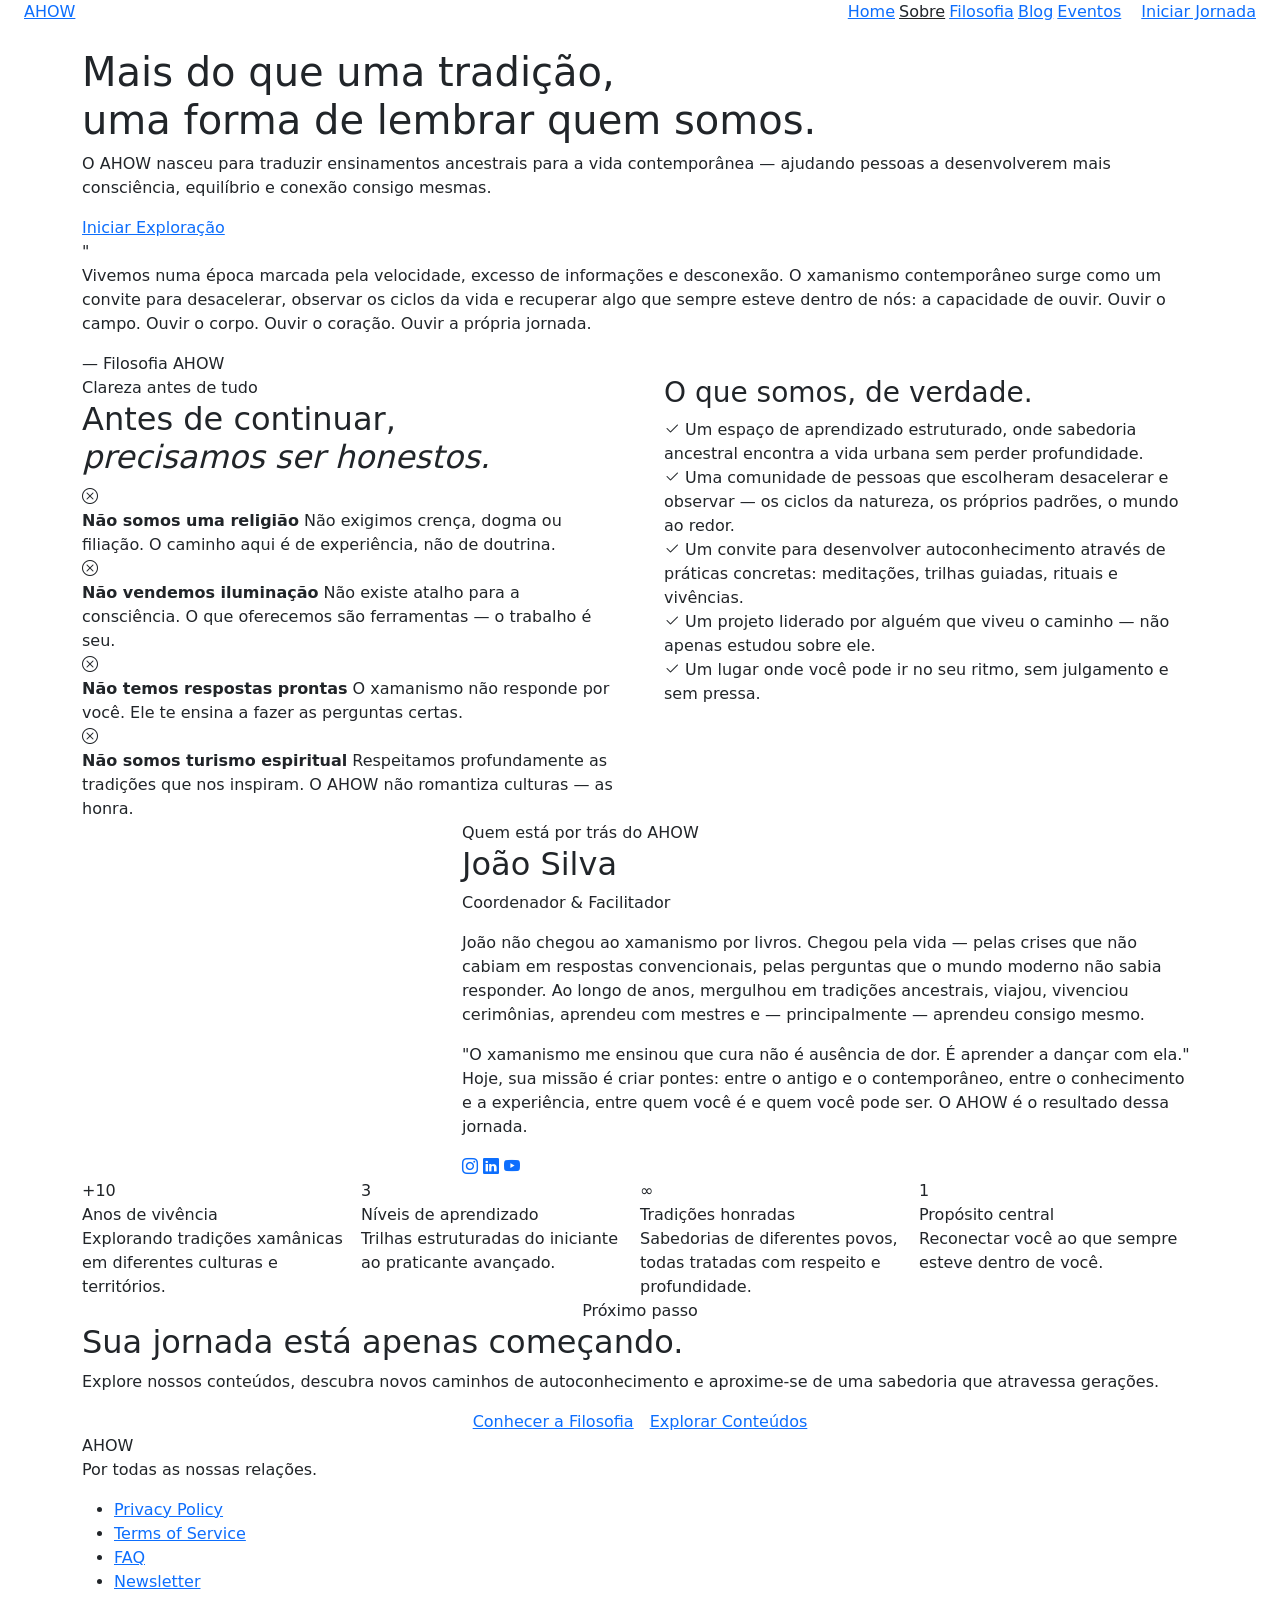
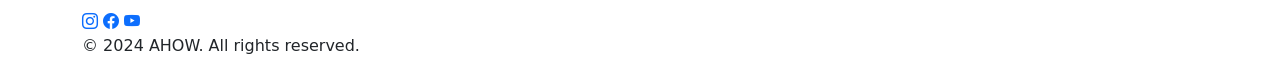
==== about.html @ d19c95e9 "first commit" ====
<!doctype html>
<html lang="pt-BR">
  <head>
    <meta charset="UTF-8" />
    <meta name="viewport" content="width=device-width, initial-scale=1.0" />
    <title>Sobre o AHOW – Quem somos</title>

    <!-- Fontes: mesmas da index para consistência visual -->
    <link rel="preconnect" href="https://fonts.googleapis.com" />
    <link rel="preconnect" href="https://fonts.gstatic.com" crossorigin />
    <link
      href="https://fonts.googleapis.com/css2?family=Cormorant+Garamond:ital,wght@0,300;0,400;0,600;1,300;1,400&family=Lato:wght@300;400;700&display=swap"
      rel="stylesheet"
    />

    <!-- Bootstrap 5 -->
    <link
      href="https://cdn.jsdelivr.net/npm/bootstrap@5.3.3/dist/css/bootstrap.min.css"
      rel="stylesheet"
    />
    <!-- Bootstrap Icons -->
    <link
      rel="stylesheet"
      href="https://cdn.jsdelivr.net/npm/bootstrap-icons@1.11.3/font/bootstrap-icons.min.css"
    />

    <style></style>
  </head>

  <body>
    <!-- =============================================
       NAVBAR
  ============================================= -->
    <nav id="navbar" class="transparente">
      <div class="container-fluid px-4">
        <div class="d-flex align-items-center justify-content-between">
          <a href="index.html" class="navbar-brand-texto">AHOW</a>
          <div class="d-none d-lg-flex align-items-center gap-1">
            <a href="index.html" class="nav-link-custom">Home</a>
            <a
              href="about.html"
              class="nav-link-custom"
              style="color: var(--cor-branco)"
              >Sobre</a
            >
            <a href="filosofia.html" class="nav-link-custom">Filosofia</a>
            <a href="#" class="nav-link-custom">Blog</a>
            <a href="#" class="nav-link-custom">Eventos</a>
            <a href="#cta-about" class="btn-nav ms-3">Iniciar Jornada</a>
          </div>
          <button
            class="navbar-toggler-custom d-lg-none"
            id="btn-menu"
            aria-label="Menu"
          >
            <i class="bi bi-list fs-5"></i>
          </button>
        </div>
        <div
          id="menu-mobile"
          style="display: none !important; padding-top: 1rem"
        >
          <a href="index.html" class="nav-link-custom d-block py-2">Home</a>
          <a href="about.html" class="nav-link-custom d-block py-2">Sobre</a>
          <a href="filosofia.html" class="nav-link-custom d-block py-2"
            >Filosofia</a
          >
          <a href="#" class="nav-link-custom d-block py-2">Blog</a>
          <a
            href="#cta-about"
            class="btn-ahow d-inline-block mt-2"
            style="font-size: 0.75rem"
            >Iniciar Jornada</a
          >
        </div>
      </div>
    </nav>

    <!-- =============================================
       HERO — Frase que fala COM a pessoa
  ============================================= -->
    <section id="hero-about">
      <div class="hero-about-bg"></div>
      <div class="container">
        <div class="hero-about-conteudo">
          <span class="label-secao" style="color: rgba(255, 255, 255, 0.55)"
            >Quem somos</span
          >
          <h1 class="hero-about-titulo">
            Mais do que uma tradição,<br />uma forma de lembrar quem somos.
          </h1>
          <p class="hero-about-subtitulo">
            O AHOW nasceu para traduzir ensinamentos ancestrais para a vida
            contemporânea — ajudando pessoas a desenvolverem mais consciência,
            equilíbrio e conexão consigo mesmas.
          </p>
          <a href="#coordenador" class="btn-ahow">Iniciar Exploração</a>
        </div>
      </div>
    </section>

    <!-- =============================================
       CITAÇÃO — Impacto emocional imediato
       Posicionada cedo para criar identificação
  ============================================= -->
    <section id="citacao">
      <div class="container">
        <div class="reveal">
          <span class="aspas">"</span>
          <p class="citacao-texto">
            Vivemos numa época marcada pela velocidade, excesso de informações e
            desconexão. O xamanismo contemporâneo surge como um convite para
            desacelerar, observar os ciclos da vida e recuperar algo que sempre
            esteve dentro de nós: a capacidade de ouvir. Ouvir o campo. Ouvir o
            corpo. Ouvir o coração. Ouvir a própria jornada.
          </p>
          <span class="citacao-autor">— Filosofia AHOW</span>
        </div>
      </div>
    </section>

    <!-- =============================================
       O QUE NÃO SOMOS / O QUE SOMOS
       Posicionamento honesto — filtra o público certo
       e gera credibilidade com quem tem ceticismo saudável
  ============================================= -->
    <section id="nao-somos">
      <div class="container">
        <div class="row g-5">
          <!-- Coluna esquerda: o que não somos -->
          <div class="col-lg-6 reveal">
            <span class="label-secao">Clareza antes de tudo</span>
            <h2 class="nao-somos-intro">
              Antes de continuar,<br />
              <em>precisamos ser honestos.</em>
            </h2>

            <div class="lista-nao">
              <div class="item-nao">
                <i class="bi bi-x-circle item-nao-icone"></i>
                <div class="item-nao-texto">
                  <strong>Não somos uma religião</strong>
                  Não exigimos crença, dogma ou filiação. O caminho aqui é de
                  experiência, não de doutrina.
                </div>
              </div>

              <div class="item-nao">
                <i class="bi bi-x-circle item-nao-icone"></i>
                <div class="item-nao-texto">
                  <strong>Não vendemos iluminação</strong>
                  Não existe atalho para a consciência. O que oferecemos são
                  ferramentas — o trabalho é seu.
                </div>
              </div>

              <div class="item-nao">
                <i class="bi bi-x-circle item-nao-icone"></i>
                <div class="item-nao-texto">
                  <strong>Não temos respostas prontas</strong>
                  O xamanismo não responde por você. Ele te ensina a fazer as
                  perguntas certas.
                </div>
              </div>

              <div class="item-nao">
                <i class="bi bi-x-circle item-nao-icone"></i>
                <div class="item-nao-texto">
                  <strong>Não somos turismo espiritual</strong>
                  Respeitamos profundamente as tradições que nos inspiram. O
                  AHOW não romantiza culturas — as honra.
                </div>
              </div>
            </div>
          </div>

          <!-- Coluna direita: o que somos -->
          <div class="col-lg-6 reveal reveal-delay-1">
            <div class="somos-bloco">
              <h3 class="somos-titulo">O que somos, de verdade.</h3>

              <div class="somos-item">
                <i class="bi bi-check2"></i>
                <span
                  >Um espaço de aprendizado estruturado, onde sabedoria
                  ancestral encontra a vida urbana sem perder
                  profundidade.</span
                >
              </div>

              <div class="somos-item">
                <i class="bi bi-check2"></i>
                <span
                  >Uma comunidade de pessoas que escolheram desacelerar e
                  observar — os ciclos da natureza, os próprios padrões, o mundo
                  ao redor.</span
                >
              </div>

              <div class="somos-item">
                <i class="bi bi-check2"></i>
                <span
                  >Um convite para desenvolver autoconhecimento através de
                  práticas concretas: meditações, trilhas guiadas, rituais e
                  vivências.</span
                >
              </div>

              <div class="somos-item">
                <i class="bi bi-check2"></i>
                <span
                  >Um projeto liderado por alguém que viveu o caminho — não
                  apenas estudou sobre ele.</span
                >
              </div>

              <div class="somos-item">
                <i class="bi bi-check2"></i>
                <span
                  >Um lugar onde você pode ir no seu ritmo, sem julgamento e sem
                  pressa.</span
                >
              </div>
            </div>
          </div>
        </div>
      </div>
    </section>

    <!-- =============================================
       COORDENADOR — Rosto humano do projeto
       Esta é a seção mais importante do About:
       confiança vem de pessoas, não de conceitos
  ============================================= -->
    <section id="coordenador">
      <div class="container">
        <div class="row align-items-center">
          <!-- Foto -->
          <div class="col-md-4 reveal">
            <!-- Substitua por: <img src="foto-joao.jpg" alt="João" class="coord-foto"> -->
            <div class="coord-foto"></div>
          </div>

          <!-- Texto -->
          <div class="col-md-8 reveal reveal-delay-1">
            <div class="coord-texto">
              <span class="label-secao">Quem está por trás do AHOW</span>
              <h2 class="coord-nome">João Silva</h2>
              <!-- Substitua pelo nome real -->
              <p class="coord-cargo">Coordenador & Facilitador</p>

              <p class="coord-bio">
                João não chegou ao xamanismo por livros. Chegou pela vida —
                pelas crises que não cabiam em respostas convencionais, pelas
                perguntas que o mundo moderno não sabia responder. Ao longo de
                anos, mergulhou em tradições ancestrais, viajou, vivenciou
                cerimônias, aprendeu com mestres e — principalmente — aprendeu
                consigo mesmo.
              </p>

              <!-- Frase de destaque — substitua pela história real do coordenador -->
              <div class="coord-destaque">
                "O xamanismo me ensinou que cura não é ausência de dor. É
                aprender a dançar com ela."
              </div>

              <p class="coord-bio">
                Hoje, sua missão é criar pontes: entre o antigo e o
                contemporâneo, entre o conhecimento e a experiência, entre quem
                você é e quem você pode ser. O AHOW é o resultado dessa jornada.
              </p>

              <div class="coord-social mt-3">
                <a href="#" aria-label="Instagram"
                  ><i class="bi bi-instagram"></i
                ></a>
                <a href="#" aria-label="LinkedIn"
                  ><i class="bi bi-linkedin"></i
                ></a>
                <a href="#" aria-label="YouTube"
                  ><i class="bi bi-youtube"></i
                ></a>
              </div>
            </div>
          </div>
        </div>
      </div>
    </section>

    <!-- =============================================
       VALORES — Dados que ancoram credibilidade
       Substitua pelos números reais do projeto
  ============================================= -->
    <section id="valores">
      <div class="container">
        <div class="row g-0 reveal">
          <div class="col-6 col-md-3 valor-item">
            <div class="valor-numero">+10</div>
            <div class="valor-label">Anos de vivência</div>
            <div class="valor-descricao">
              Explorando tradições xamânicas em diferentes culturas e
              territórios.
            </div>
          </div>

          <div class="col-6 col-md-3 valor-item">
            <div class="valor-numero">3</div>
            <div class="valor-label">Níveis de aprendizado</div>
            <div class="valor-descricao">
              Trilhas estruturadas do iniciante ao praticante avançado.
            </div>
          </div>

          <div class="col-6 col-md-3 valor-item">
            <div class="valor-numero">∞</div>
            <div class="valor-label">Tradições honradas</div>
            <div class="valor-descricao">
              Sabedorias de diferentes povos, todas tratadas com respeito e
              profundidade.
            </div>
          </div>

          <div class="col-6 col-md-3 valor-item">
            <div class="valor-numero">1</div>
            <div class="valor-label">Propósito central</div>
            <div class="valor-descricao">
              Reconectar você ao que sempre esteve dentro de você.
            </div>
          </div>
        </div>
      </div>
    </section>

    <!-- =============================================
       CTA FINAL
  ============================================= -->
    <section id="cta-about">
      <div class="container">
        <div class="reveal">
          <span class="label-secao text-center d-block">Próximo passo</span>
          <h2 class="cta-titulo">Sua jornada está apenas começando.</h2>
          <p class="cta-corpo">
            Explore nossos conteúdos, descubra novos caminhos de
            autoconhecimento e aproxime-se de uma sabedoria que atravessa
            gerações.
          </p>
          <div class="d-flex gap-3 justify-content-center flex-wrap">
            <a href="filosofia.html" class="btn-outline-verde"
              >Conhecer a Filosofia</a
            >
            <a href="index.html#cta" class="btn-ahow">Explorar Conteúdos</a>
          </div>
        </div>
      </div>
    </section>

    <!-- FOOTER -->
    <footer id="footer">
      <div class="container">
        <span class="footer-logo">AHOW</span>
        <p class="footer-lema">Por todas as nossas relações.</p>
        <ul class="footer-links">
          <li><a href="#">Privacy Policy</a></li>
          <li><a href="#">Terms of Service</a></li>
          <li><a href="#">FAQ</a></li>
          <li><a href="#">Newsletter</a></li>
        </ul>
        <div class="footer-social">
          <a href="#" aria-label="Instagram"><i class="bi bi-instagram"></i></a>
          <a href="#" aria-label="Facebook"><i class="bi bi-facebook"></i></a>
          <a href="#" aria-label="YouTube"><i class="bi bi-youtube"></i></a>
        </div>
        <p class="footer-copy">&copy; 2024 AHOW. All rights reserved.</p>
      </div>
    </footer>

    <script src="https://cdn.jsdelivr.net/npm/bootstrap@5.3.3/dist/js/bootstrap.bundle.min.js"></script>
    <script>
      // Navbar scroll
      const navbar = document.getElementById("navbar");
      function atualizarNavbar() {
        navbar.classList.toggle("solida", window.scrollY > 60);
        navbar.classList.toggle("transparente", window.scrollY <= 60);
      }
      window.addEventListener("scroll", atualizarNavbar);
      atualizarNavbar();

      // Menu mobile
      const btnMenu = document.getElementById("btn-menu");
      const menuMobile = document.getElementById("menu-mobile");
      let aberto = false;
      btnMenu.addEventListener("click", () => {
        aberto = !aberto;
        menuMobile.style.setProperty(
          "display",
          aberto ? "block" : "none",
          "important",
        );
        btnMenu.querySelector("i").className = aberto
          ? "bi bi-x fs-5"
          : "bi bi-list fs-5";
      });
      menuMobile.querySelectorAll("a").forEach((l) =>
        l.addEventListener("click", () => {
          aberto = false;
          menuMobile.style.setProperty("display", "none", "important");
          btnMenu.querySelector("i").className = "bi bi-list fs-5";
        }),
      );

      // Scroll reveal
      const obs = new IntersectionObserver(
        (entries) => {
          entries.forEach((e) => {
            if (e.isIntersecting) {
              e.target.classList.add("visivel");
              obs.unobserve(e.target);
            }
          });
        },
        { threshold: 0.12, rootMargin: "0px 0px -40px 0px" },
      );
      document.querySelectorAll(".reveal").forEach((el) => obs.observe(el));

      // Smooth scroll
      document.querySelectorAll('a[href^="#"]').forEach((a) => {
        a.addEventListener("click", (e) => {
          const t = document.querySelector(a.getAttribute("href"));
          if (t) {
            e.preventDefault();
            t.scrollIntoView({ behavior: "smooth" });
          }
        });
      });
    </script>
  </body>
</html>
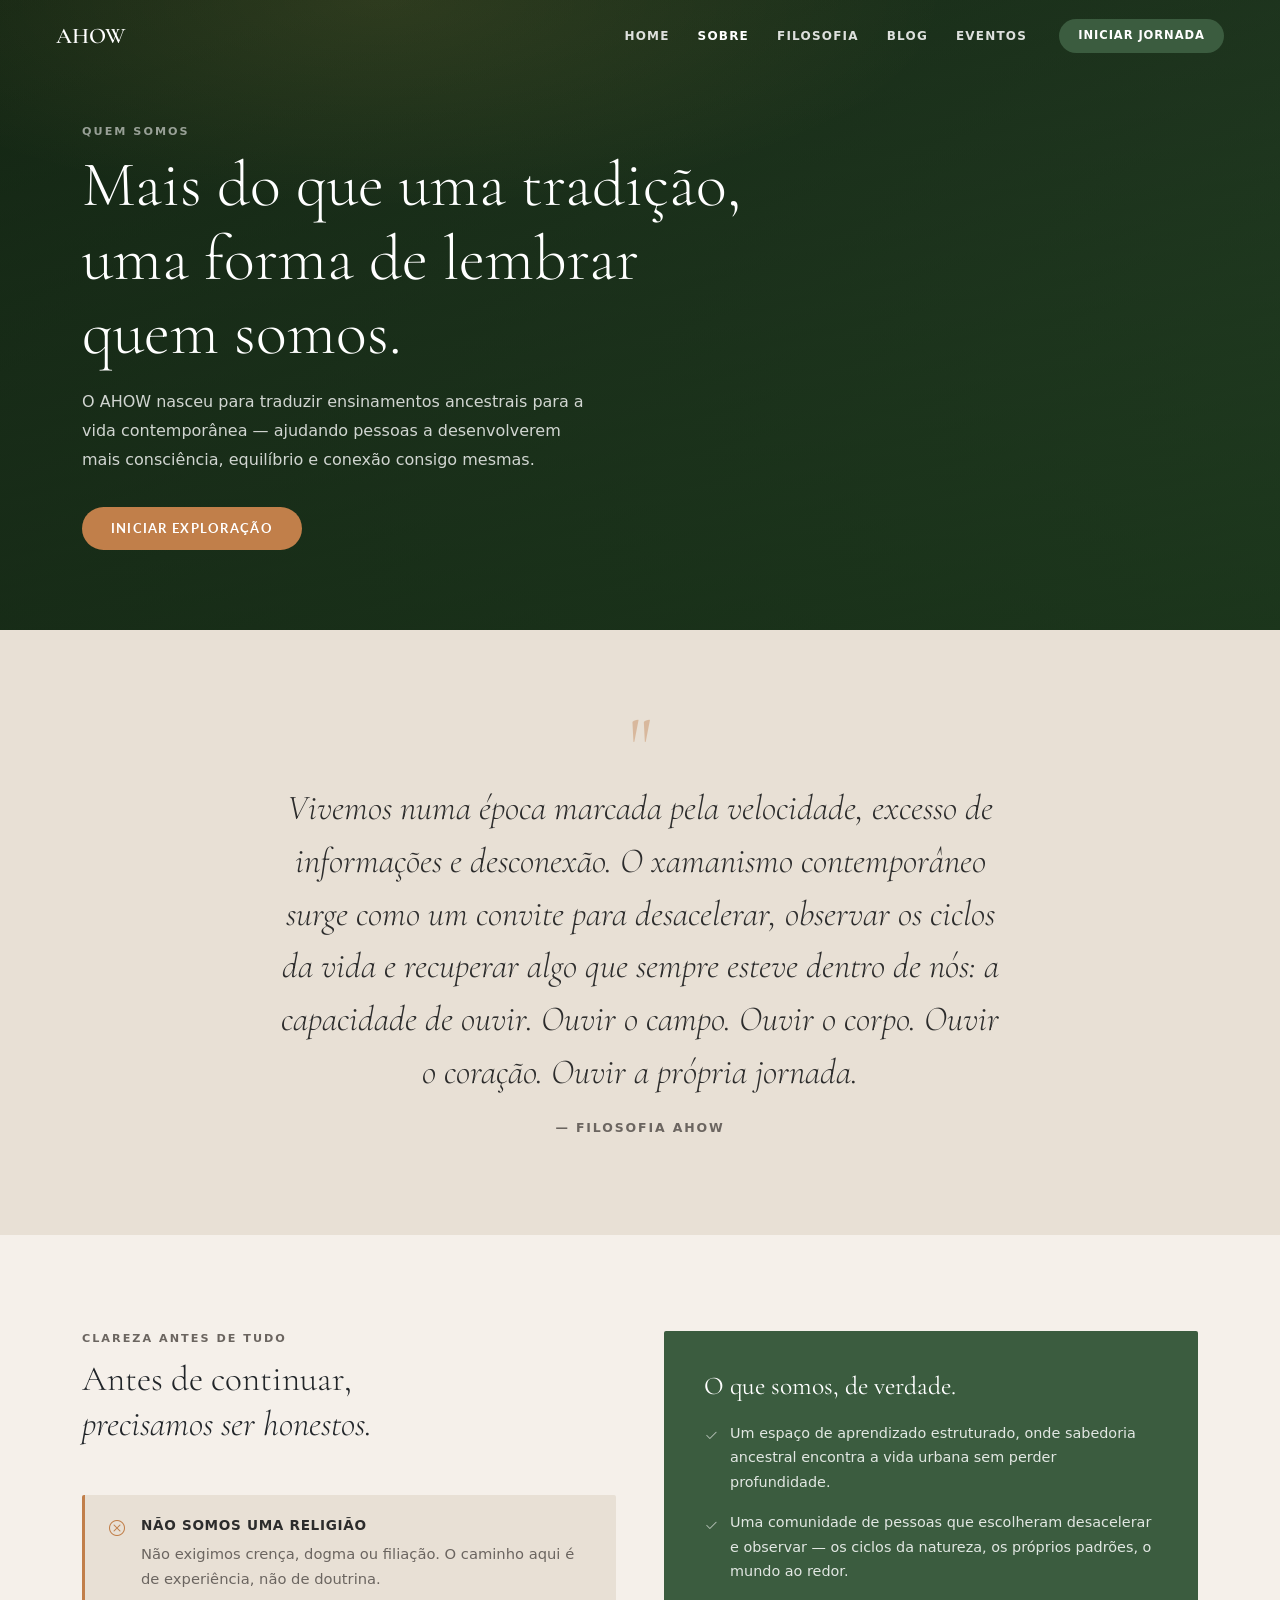
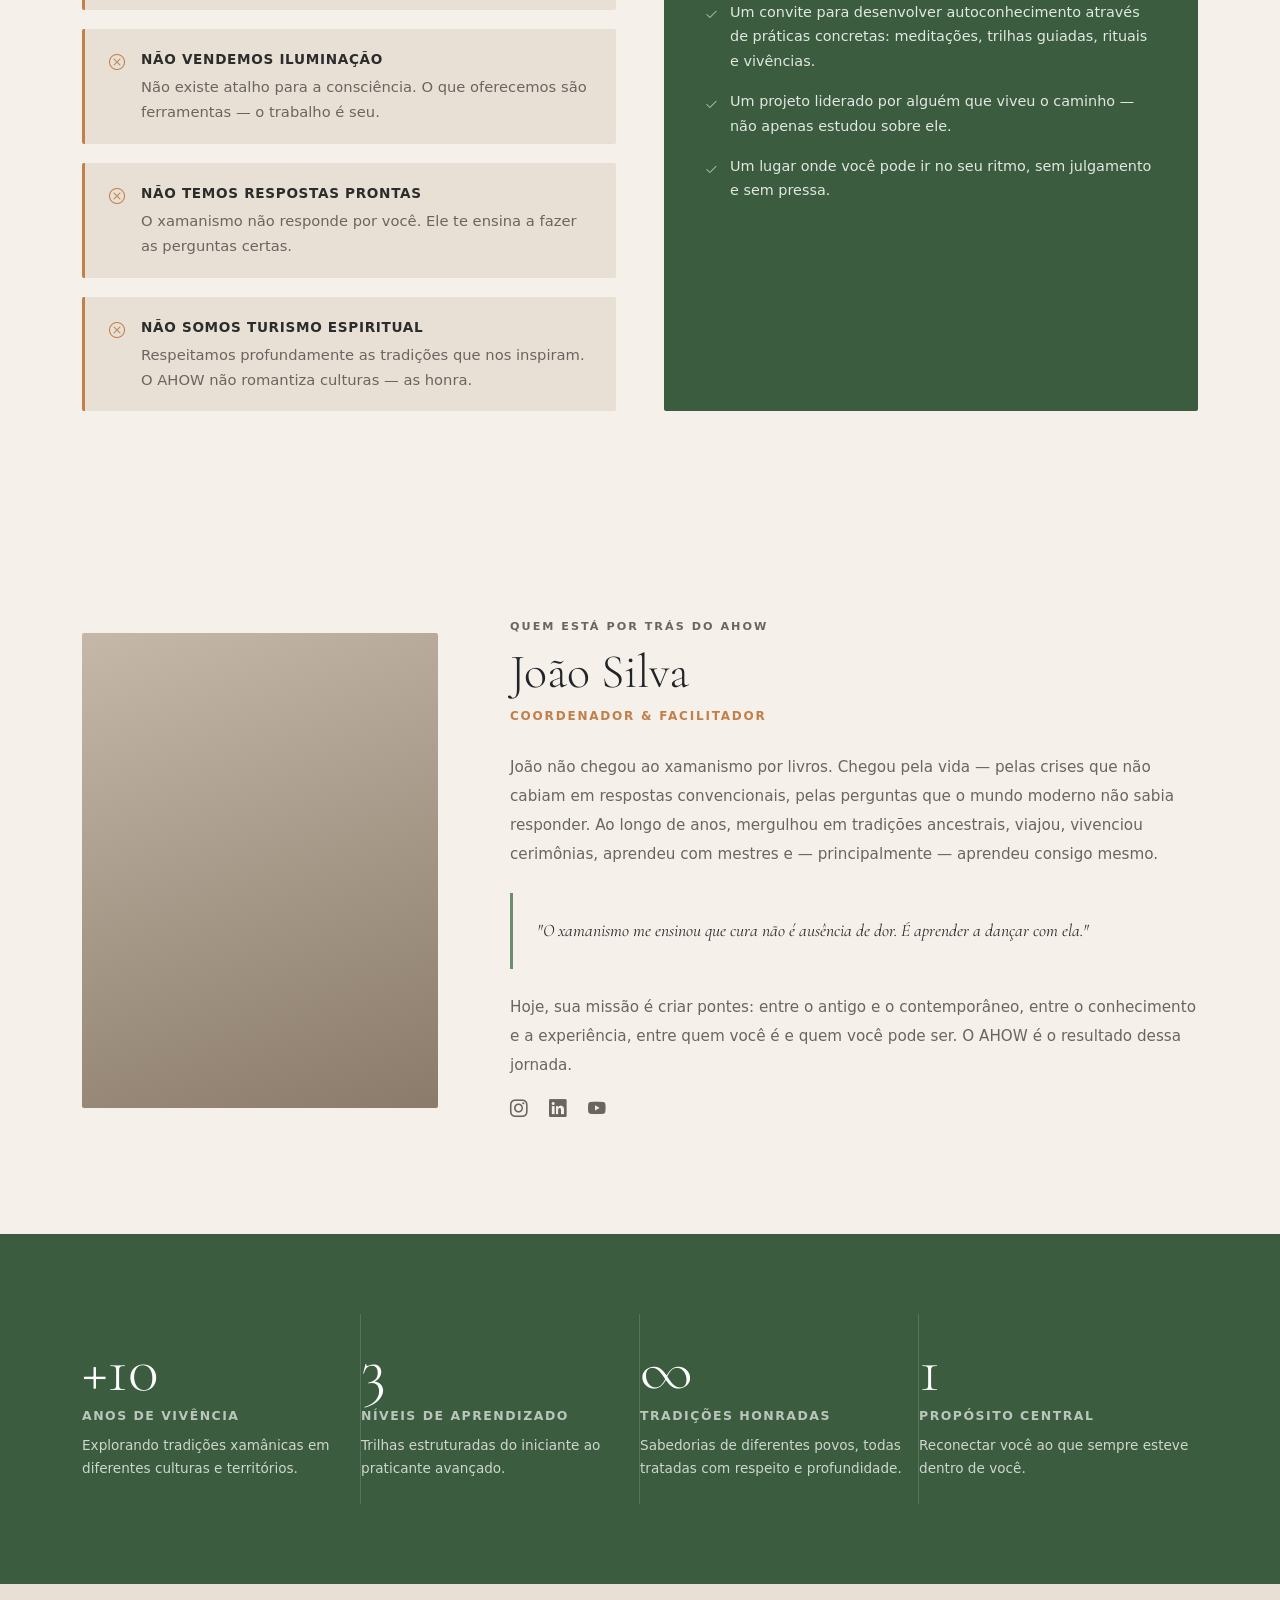
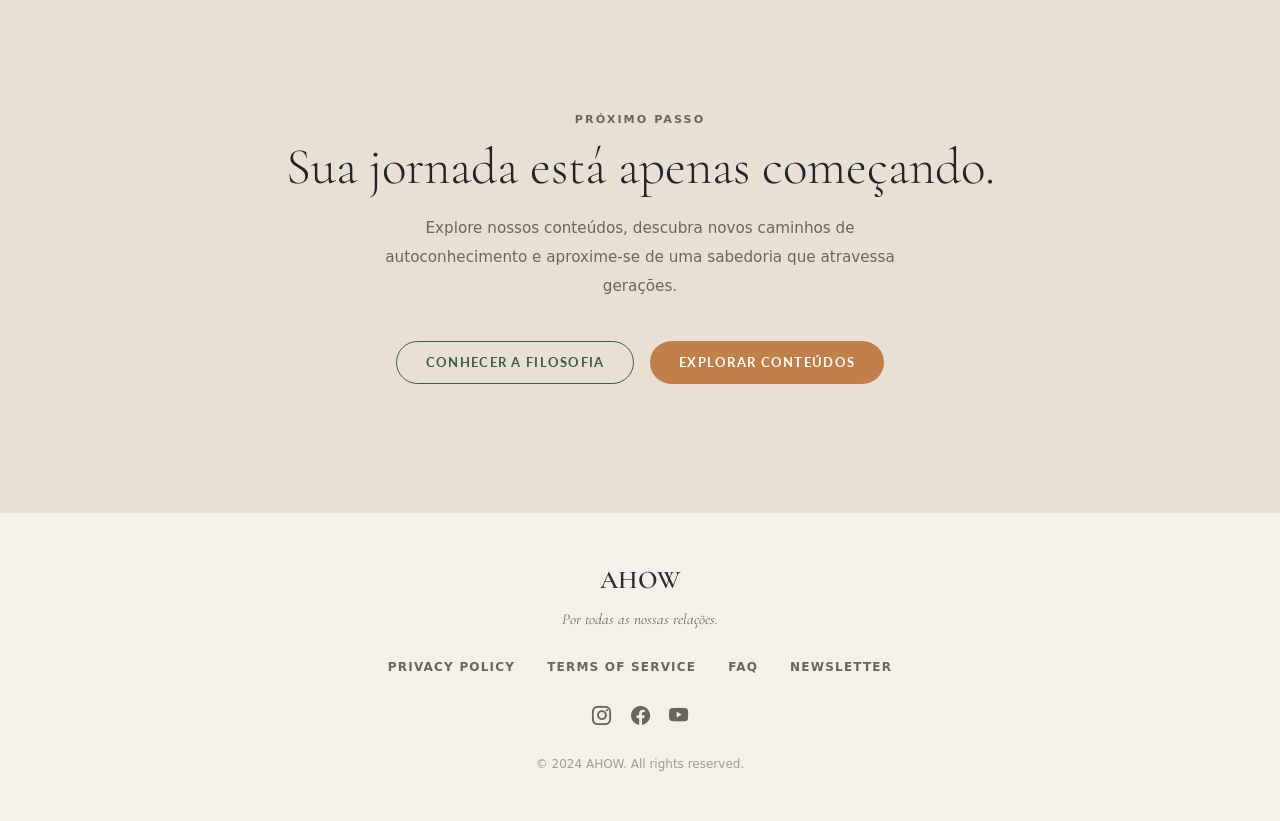
==== commit 53b46b16: "Minha alteração" ====
--- a/about.html
+++ b/about.html
@@ -4,7 +4,8 @@
     <meta charset="UTF-8" />
     <meta name="viewport" content="width=device-width, initial-scale=1.0" />
     <title>Sobre o AHOW – Quem somos</title>
-
+    <link rel="icon" href="favicon.ico" />
+    <link rel="stylesheet" href="about.css" />
     <!-- Fontes: mesmas da index para consistência visual -->
     <link rel="preconnect" href="https://fonts.googleapis.com" />
     <link rel="preconnect" href="https://fonts.gstatic.com" crossorigin />
--- a/about.css
+++ b/about.css
@@ -0,0 +1,642 @@
+/* =============================================
+       VARIÁVEIS — idênticas à index.html
+    ============================================= */
+:root {
+  --cor-fundo: #f5f0ea;
+  --cor-fundo-escuro: #e8e0d5;
+  --cor-verde: #3b5c3f;
+  --cor-verde-claro: #6b8f6e;
+  --cor-terra: #c17f4a;
+  --cor-texto: #2c2c2c;
+  --cor-texto-suave: #6b6560;
+  --cor-branco: #ffffff;
+
+  --fonte-display: "Cormorant Garamond", serif;
+  --fonte-corpo: "Lato", sans-serif;
+
+  --transition: 0.35s ease;
+}
+
+/* =============================================
+       BASE
+    ============================================= */
+*,
+*::before,
+*::after {
+  box-sizing: border-box;
+  margin: 0;
+  padding: 0;
+}
+html {
+  scroll-behavior: smooth;
+}
+body {
+  background-color: var(--cor-fundo);
+  color: var(--cor-texto);
+  font-family: var(--fonte-corpo);
+  font-weight: 300;
+  line-height: 1.7;
+  overflow-x: hidden;
+}
+
+/* Utilitários compartilhados */
+.label-secao {
+  font-size: 0.7rem;
+  font-weight: 700;
+  letter-spacing: 0.18em;
+  text-transform: uppercase;
+  color: var(--cor-texto-suave);
+  display: block;
+  margin-bottom: 0.5rem;
+}
+
+.btn-ahow {
+  display: inline-block;
+  background-color: var(--cor-terra);
+  color: var(--cor-branco);
+  font-family: var(--fonte-corpo);
+  font-size: 0.8rem;
+  font-weight: 700;
+  letter-spacing: 0.1em;
+  text-transform: uppercase;
+  padding: 0.75rem 1.8rem;
+  border: none;
+  border-radius: 50px;
+  text-decoration: none;
+  transition:
+    background-color var(--transition),
+    transform var(--transition);
+}
+.btn-ahow:hover {
+  background-color: #a3692f;
+  transform: translateY(-2px);
+  color: var(--cor-branco);
+}
+
+.btn-outline-verde {
+  display: inline-block;
+  background: transparent;
+  color: var(--cor-verde);
+  font-family: var(--fonte-corpo);
+  font-size: 0.8rem;
+  font-weight: 700;
+  letter-spacing: 0.1em;
+  text-transform: uppercase;
+  padding: 0.7rem 1.8rem;
+  border: 1.5px solid var(--cor-verde);
+  border-radius: 50px;
+  text-decoration: none;
+  transition: all var(--transition);
+}
+.btn-outline-verde:hover {
+  background: var(--cor-verde);
+  color: var(--cor-branco);
+}
+
+.link-seta {
+  font-size: 0.8rem;
+  font-weight: 700;
+  letter-spacing: 0.1em;
+  text-transform: uppercase;
+  color: var(--cor-texto);
+  text-decoration: none;
+  display: inline-flex;
+  align-items: center;
+  gap: 0.4rem;
+  transition:
+    gap var(--transition),
+    color var(--transition);
+}
+.link-seta:hover {
+  gap: 0.8rem;
+  color: var(--cor-verde);
+}
+
+/* Animação de scroll reveal */
+.reveal {
+  opacity: 0;
+  transform: translateY(30px);
+  transition:
+    opacity 0.7s ease,
+    transform 0.7s ease;
+}
+.reveal.visivel {
+  opacity: 1;
+  transform: translateY(0);
+}
+.reveal-delay-1 {
+  transition-delay: 0.1s;
+}
+.reveal-delay-2 {
+  transition-delay: 0.2s;
+}
+.reveal-delay-3 {
+  transition-delay: 0.3s;
+}
+
+/* =============================================
+       NAVBAR — idêntica à index
+    ============================================= */
+#navbar {
+  position: fixed;
+  top: 0;
+  left: 0;
+  width: 100%;
+  z-index: 1000;
+  padding: 1.2rem 2rem;
+  transition:
+    background-color var(--transition),
+    padding var(--transition),
+    box-shadow var(--transition);
+}
+#navbar.transparente {
+  background-color: transparent;
+}
+#navbar.solida {
+  background-color: rgba(245, 240, 234, 0.97);
+  padding: 0.75rem 2rem;
+  box-shadow: 0 2px 12px rgba(0, 0, 0, 0.08);
+}
+.navbar-brand-texto {
+  font-family: var(--fonte-display);
+  font-size: 1.4rem;
+  font-weight: 600;
+  color: var(--cor-branco);
+  text-decoration: none;
+  transition: color var(--transition);
+}
+#navbar.solida .navbar-brand-texto {
+  color: var(--cor-texto);
+}
+.nav-link-custom {
+  font-size: 0.75rem;
+  font-weight: 700;
+  letter-spacing: 0.1em;
+  text-transform: uppercase;
+  color: rgba(255, 255, 255, 0.85);
+  text-decoration: none;
+  padding: 0.25rem 0.75rem;
+  transition: color var(--transition);
+}
+.nav-link-custom:hover {
+  color: var(--cor-branco);
+}
+#navbar.solida .nav-link-custom {
+  color: var(--cor-texto-suave);
+}
+#navbar.solida .nav-link-custom:hover {
+  color: var(--cor-verde);
+}
+.btn-nav {
+  font-size: 0.72rem;
+  font-weight: 700;
+  letter-spacing: 0.08em;
+  text-transform: uppercase;
+  color: var(--cor-branco) !important;
+  background-color: var(--cor-verde);
+  padding: 0.5rem 1.2rem;
+  border-radius: 50px;
+  text-decoration: none;
+  transition: background-color var(--transition);
+}
+.btn-nav:hover {
+  background-color: var(--cor-verde-claro);
+}
+.navbar-toggler-custom {
+  background: none;
+  border: 1.5px solid rgba(255, 255, 255, 0.6);
+  border-radius: 4px;
+  padding: 0.3rem 0.6rem;
+  cursor: pointer;
+  color: var(--cor-branco);
+}
+#navbar.solida .navbar-toggler-custom {
+  border-color: var(--cor-texto-suave);
+  color: var(--cor-texto);
+}
+
+/* =============================================
+       HERO — About
+       Fundo mais sutil que a index, foco no texto
+    ============================================= */
+#hero-about {
+  min-height: 70vh;
+  display: flex;
+  align-items: flex-end;
+  padding-bottom: 5rem;
+  position: relative;
+  overflow: hidden;
+}
+
+.hero-about-bg {
+  position: absolute;
+  inset: 0;
+  /* Gradiente placeholder — substitua por foto real de floresta/natureza */
+  background:
+    linear-gradient(
+      to bottom,
+      rgba(10, 25, 10, 0.4) 0%,
+      rgba(10, 25, 10, 0.65) 100%
+    ),
+    linear-gradient(160deg, #1a2e1a 0%, #2d4a2d 50%, #3d6b3d 100%);
+  background-size: cover;
+  background-position: center top;
+}
+
+/* Textura sutil de grão */
+.hero-about-bg::after {
+  content: "";
+  position: absolute;
+  inset: 0;
+  background: radial-gradient(
+    ellipse 80% 60% at 30% 0%,
+    rgba(255, 210, 100, 0.1) 0%,
+    transparent 55%
+  );
+}
+
+.hero-about-conteudo {
+  position: relative;
+  z-index: 2;
+  color: var(--cor-branco);
+  animation: fadeUp 1.1s ease both;
+}
+
+.hero-about-titulo {
+  font-family: var(--fonte-display);
+  font-size: clamp(2.4rem, 5vw, 4rem);
+  font-weight: 300;
+  line-height: 1.15;
+  margin-bottom: 1.2rem;
+  max-width: 700px;
+}
+
+.hero-about-subtitulo {
+  font-size: 1rem;
+  font-weight: 300;
+  color: rgba(255, 255, 255, 0.8);
+  max-width: 520px;
+  line-height: 1.8;
+  margin-bottom: 2rem;
+}
+
+/* =============================================
+       SEÇÃO: O QUE NÃO SOMOS
+       Posicionamento honesto — gera credibilidade
+    ============================================= */
+#nao-somos {
+  padding: 6rem 0;
+  background-color: var(--cor-fundo);
+}
+
+.nao-somos-intro {
+  font-family: var(--fonte-display);
+  font-size: clamp(1.6rem, 3vw, 2.2rem);
+  font-weight: 300;
+  line-height: 1.3;
+  margin-bottom: 3rem;
+  max-width: 600px;
+}
+
+/* Grade de itens "não somos" */
+.lista-nao {
+  display: flex;
+  flex-direction: column;
+  gap: 1.2rem;
+}
+
+.item-nao {
+  display: flex;
+  align-items: flex-start;
+  gap: 1rem;
+  padding: 1.2rem 1.5rem;
+  background: var(--cor-fundo-escuro);
+  border-left: 3px solid var(--cor-terra);
+  border-radius: 2px;
+}
+
+.item-nao-icone {
+  color: var(--cor-terra);
+  font-size: 1rem;
+  margin-top: 0.2rem;
+  flex-shrink: 0;
+}
+
+.item-nao-texto {
+  font-size: 0.92rem;
+  color: var(--cor-texto-suave);
+  line-height: 1.7;
+}
+
+.item-nao-texto strong {
+  color: var(--cor-texto);
+  font-weight: 700;
+  display: block;
+  margin-bottom: 0.2rem;
+  font-size: 0.85rem;
+  letter-spacing: 0.05em;
+  text-transform: uppercase;
+}
+
+/* Contraponto: o que somos */
+.somos-bloco {
+  padding: 2.5rem;
+  background: var(--cor-verde);
+  color: var(--cor-branco);
+  border-radius: 2px;
+  height: 100%;
+}
+
+.somos-titulo {
+  font-family: var(--fonte-display);
+  font-size: 1.6rem;
+  font-weight: 400;
+  margin-bottom: 1.2rem;
+}
+
+.somos-item {
+  display: flex;
+  align-items: flex-start;
+  gap: 0.75rem;
+  margin-bottom: 1rem;
+  font-size: 0.9rem;
+  line-height: 1.7;
+  color: rgba(255, 255, 255, 0.85);
+}
+
+.somos-item i {
+  color: rgba(255, 255, 255, 0.6);
+  margin-top: 0.25rem;
+  flex-shrink: 0;
+}
+
+/* =============================================
+       SEÇÃO: CITAÇÃO CENTRAL
+       Elemento de impacto emocional
+    ============================================= */
+#citacao {
+  padding: 6rem 0;
+  background-color: var(--cor-fundo-escuro);
+  text-align: center;
+}
+
+.citacao-texto {
+  font-family: var(--fonte-display);
+  font-size: clamp(1.4rem, 3vw, 2.2rem);
+  font-weight: 300;
+  font-style: italic;
+  line-height: 1.5;
+  max-width: 720px;
+  margin: 0 auto 1rem;
+  color: var(--cor-texto);
+}
+
+.citacao-autor {
+  font-size: 0.78rem;
+  font-weight: 700;
+  letter-spacing: 0.15em;
+  text-transform: uppercase;
+  color: var(--cor-texto-suave);
+}
+
+/* Aspas ornamentais */
+.aspas {
+  font-family: var(--fonte-display);
+  font-size: 5rem;
+  line-height: 0.5;
+  color: var(--cor-terra);
+  opacity: 0.4;
+  display: block;
+  margin-bottom: 1rem;
+}
+
+/* =============================================
+       SEÇÃO: COORDENADOR
+       Humaniza o projeto — elemento de confiança
+    ============================================= */
+#coordenador {
+  padding: 7rem 0;
+  background-color: var(--cor-fundo);
+}
+
+.coord-foto {
+  width: 100%;
+  max-width: 360px;
+  aspect-ratio: 3/4;
+  object-fit: cover;
+  display: block;
+  /* Placeholder visual */
+  background: linear-gradient(160deg, #c5b8a8 0%, #8a7b6a 100%);
+  border-radius: 2px;
+}
+
+.coord-texto {
+  padding-left: 3rem;
+}
+@media (max-width: 768px) {
+  .coord-texto {
+    padding-left: 0;
+    margin-top: 2.5rem;
+  }
+}
+
+.coord-nome {
+  font-family: var(--fonte-display);
+  font-size: clamp(2rem, 4vw, 3rem);
+  font-weight: 300;
+  margin-bottom: 0.3rem;
+}
+
+.coord-cargo {
+  font-size: 0.75rem;
+  font-weight: 700;
+  letter-spacing: 0.15em;
+  text-transform: uppercase;
+  color: var(--cor-terra);
+  margin-bottom: 1.8rem;
+}
+
+.coord-bio {
+  font-size: 0.95rem;
+  color: var(--cor-texto-suave);
+  line-height: 1.9;
+  margin-bottom: 1rem;
+}
+
+/* Linha divisória sutil entre parágrafos de bio */
+.coord-destaque {
+  padding: 1.5rem;
+  border-left: 3px solid var(--cor-verde-claro);
+  margin: 1.5rem 0;
+  font-family: var(--fonte-display);
+  font-style: italic;
+  font-size: 1.1rem;
+  color: var(--cor-texto);
+  line-height: 1.6;
+}
+
+.coord-social a {
+  color: var(--cor-texto-suave);
+  font-size: 1.1rem;
+  margin-right: 1rem;
+  text-decoration: none;
+  transition: color var(--transition);
+}
+.coord-social a:hover {
+  color: var(--cor-verde);
+}
+
+/* =============================================
+       SEÇÃO: VALORES (números/estatísticas)
+       Ancora credibilidade com dados concretos
+    ============================================= */
+#valores {
+  padding: 5rem 0;
+  background-color: var(--cor-verde);
+  color: var(--cor-branco);
+}
+
+.valor-numero {
+  font-family: var(--fonte-display);
+  font-size: clamp(2.5rem, 5vw, 4rem);
+  font-weight: 300;
+  line-height: 1;
+  margin-bottom: 0.3rem;
+}
+
+.valor-label {
+  font-size: 0.78rem;
+  font-weight: 700;
+  letter-spacing: 0.12em;
+  text-transform: uppercase;
+  color: rgba(255, 255, 255, 0.65);
+  margin-bottom: 0.5rem;
+}
+
+.valor-descricao {
+  font-size: 0.85rem;
+  color: rgba(255, 255, 255, 0.75);
+  line-height: 1.7;
+}
+
+/* Linha divisória entre valores no mobile */
+.valor-item {
+  padding: 1.5rem;
+  border-right: 1px solid rgba(255, 255, 255, 0.15);
+}
+.valor-item:last-child {
+  border-right: none;
+}
+@media (max-width: 768px) {
+  .valor-item {
+    border-right: none;
+    border-bottom: 1px solid rgba(255, 255, 255, 0.15);
+  }
+  .valor-item:last-child {
+    border-bottom: none;
+  }
+}
+
+/* =============================================
+       CTA FINAL
+    ============================================= */
+#cta-about {
+  padding: 8rem 0;
+  background-color: var(--cor-fundo-escuro);
+  text-align: center;
+}
+
+.cta-titulo {
+  font-family: var(--fonte-display);
+  font-size: clamp(2rem, 4.5vw, 3.2rem);
+  font-weight: 300;
+  margin-bottom: 1rem;
+}
+
+.cta-corpo {
+  font-size: 0.95rem;
+  color: var(--cor-texto-suave);
+  max-width: 520px;
+  margin: 0 auto 2.5rem;
+  line-height: 1.9;
+}
+
+/* =============================================
+       FOOTER — idêntico à index
+    ============================================= */
+#footer {
+  background-color: var(--cor-fundo);
+  padding: 3rem 0 2rem;
+  text-align: center;
+  border-top: 1px solid rgba(0, 0, 0, 0.07);
+}
+.footer-logo {
+  font-family: var(--fonte-display);
+  font-size: 1.6rem;
+  font-weight: 600;
+  color: var(--cor-texto);
+  display: block;
+  margin-bottom: 0.5rem;
+}
+.footer-lema {
+  font-family: var(--fonte-display);
+  font-style: italic;
+  font-size: 0.95rem;
+  color: var(--cor-texto-suave);
+  margin-bottom: 1.5rem;
+}
+.footer-links {
+  display: flex;
+  justify-content: center;
+  gap: 2rem;
+  flex-wrap: wrap;
+  margin-bottom: 1.5rem;
+  list-style: none;
+  padding: 0;
+}
+.footer-links a {
+  font-size: 0.75rem;
+  font-weight: 700;
+  letter-spacing: 0.1em;
+  text-transform: uppercase;
+  color: var(--cor-texto-suave);
+  text-decoration: none;
+  transition: color var(--transition);
+}
+.footer-links a:hover {
+  color: var(--cor-verde);
+}
+.footer-social {
+  display: flex;
+  justify-content: center;
+  gap: 1.2rem;
+  margin-bottom: 1.5rem;
+}
+.footer-social a {
+  color: var(--cor-texto-suave);
+  font-size: 1.2rem;
+  text-decoration: none;
+  transition: color var(--transition);
+}
+.footer-social a:hover {
+  color: var(--cor-verde);
+}
+.footer-copy {
+  font-size: 0.75rem;
+  color: var(--cor-texto-suave);
+  opacity: 0.6;
+}
+
+/* =============================================
+       ANIMAÇÕES
+    ============================================= */
+@keyframes fadeUp {
+  from {
+    opacity: 0;
+    transform: translateY(24px);
+  }
+  to {
+    opacity: 1;
+    transform: translateY(0);
+  }
+}
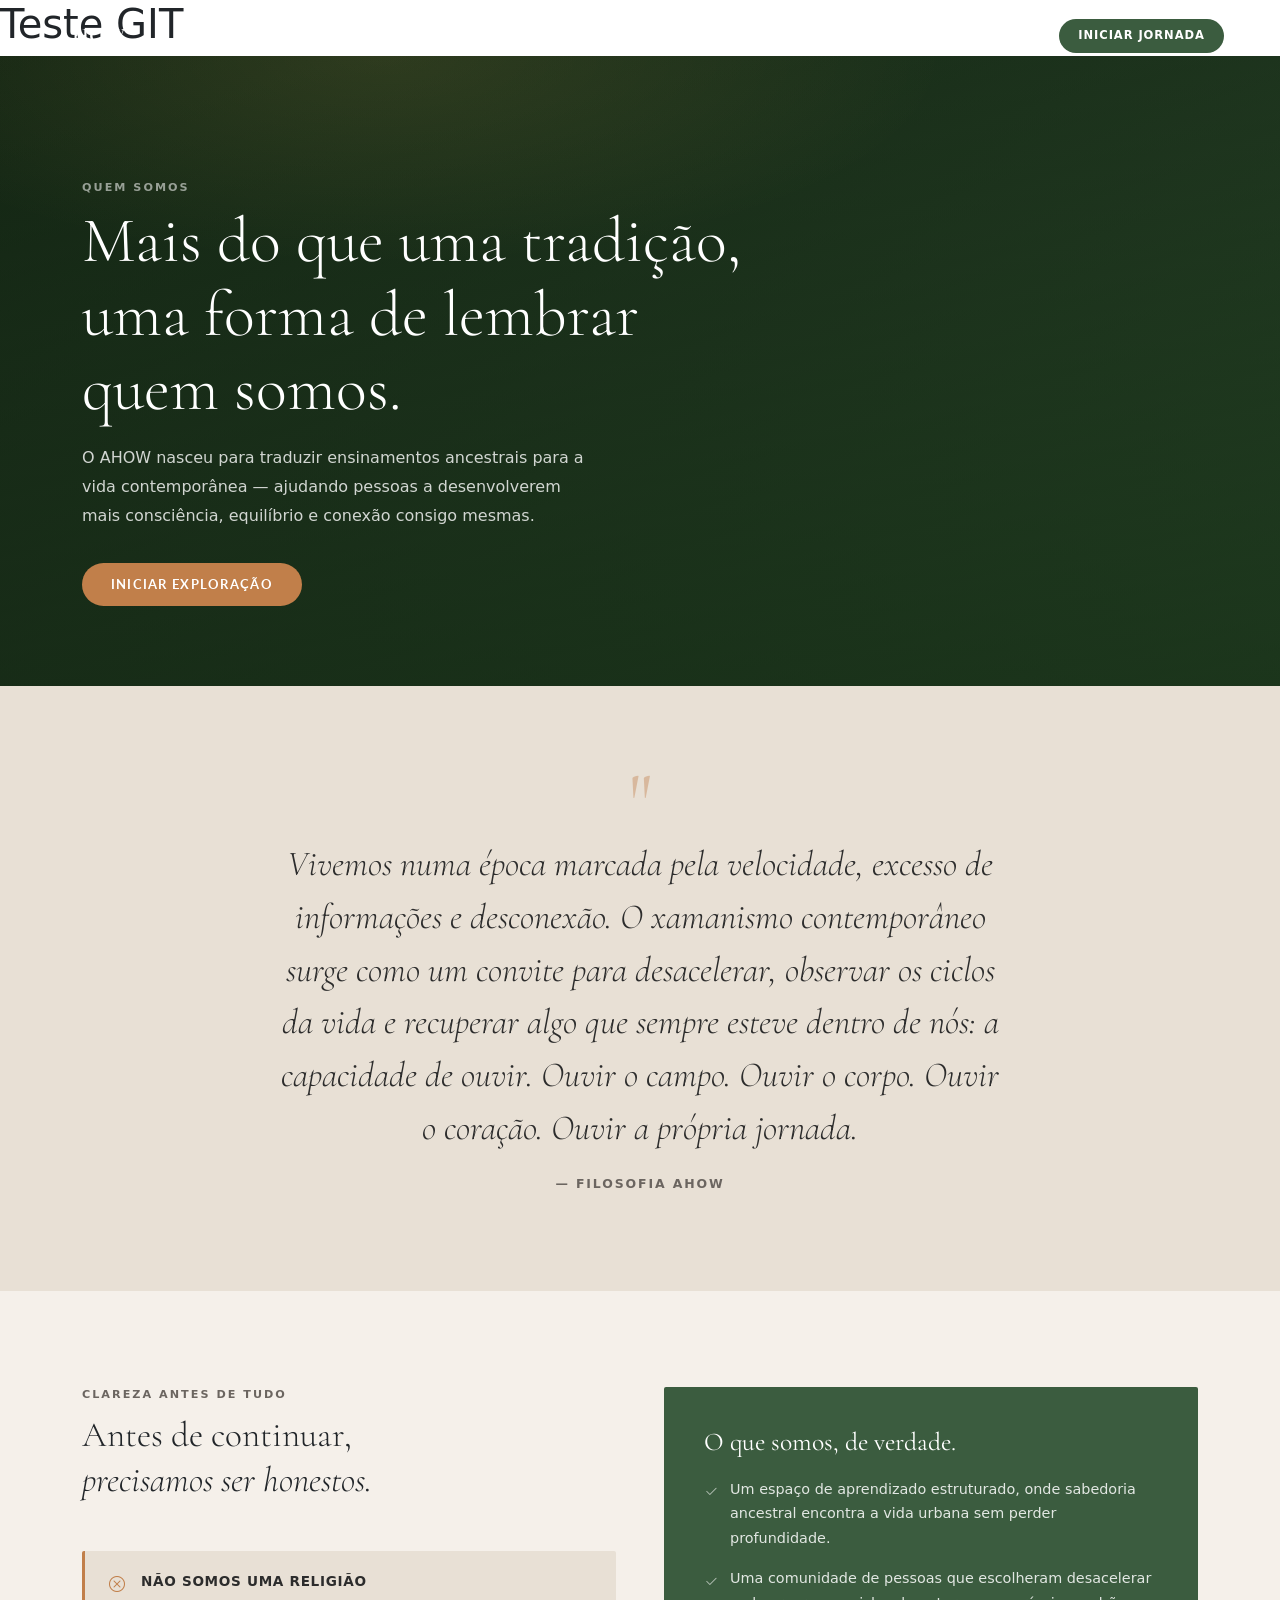
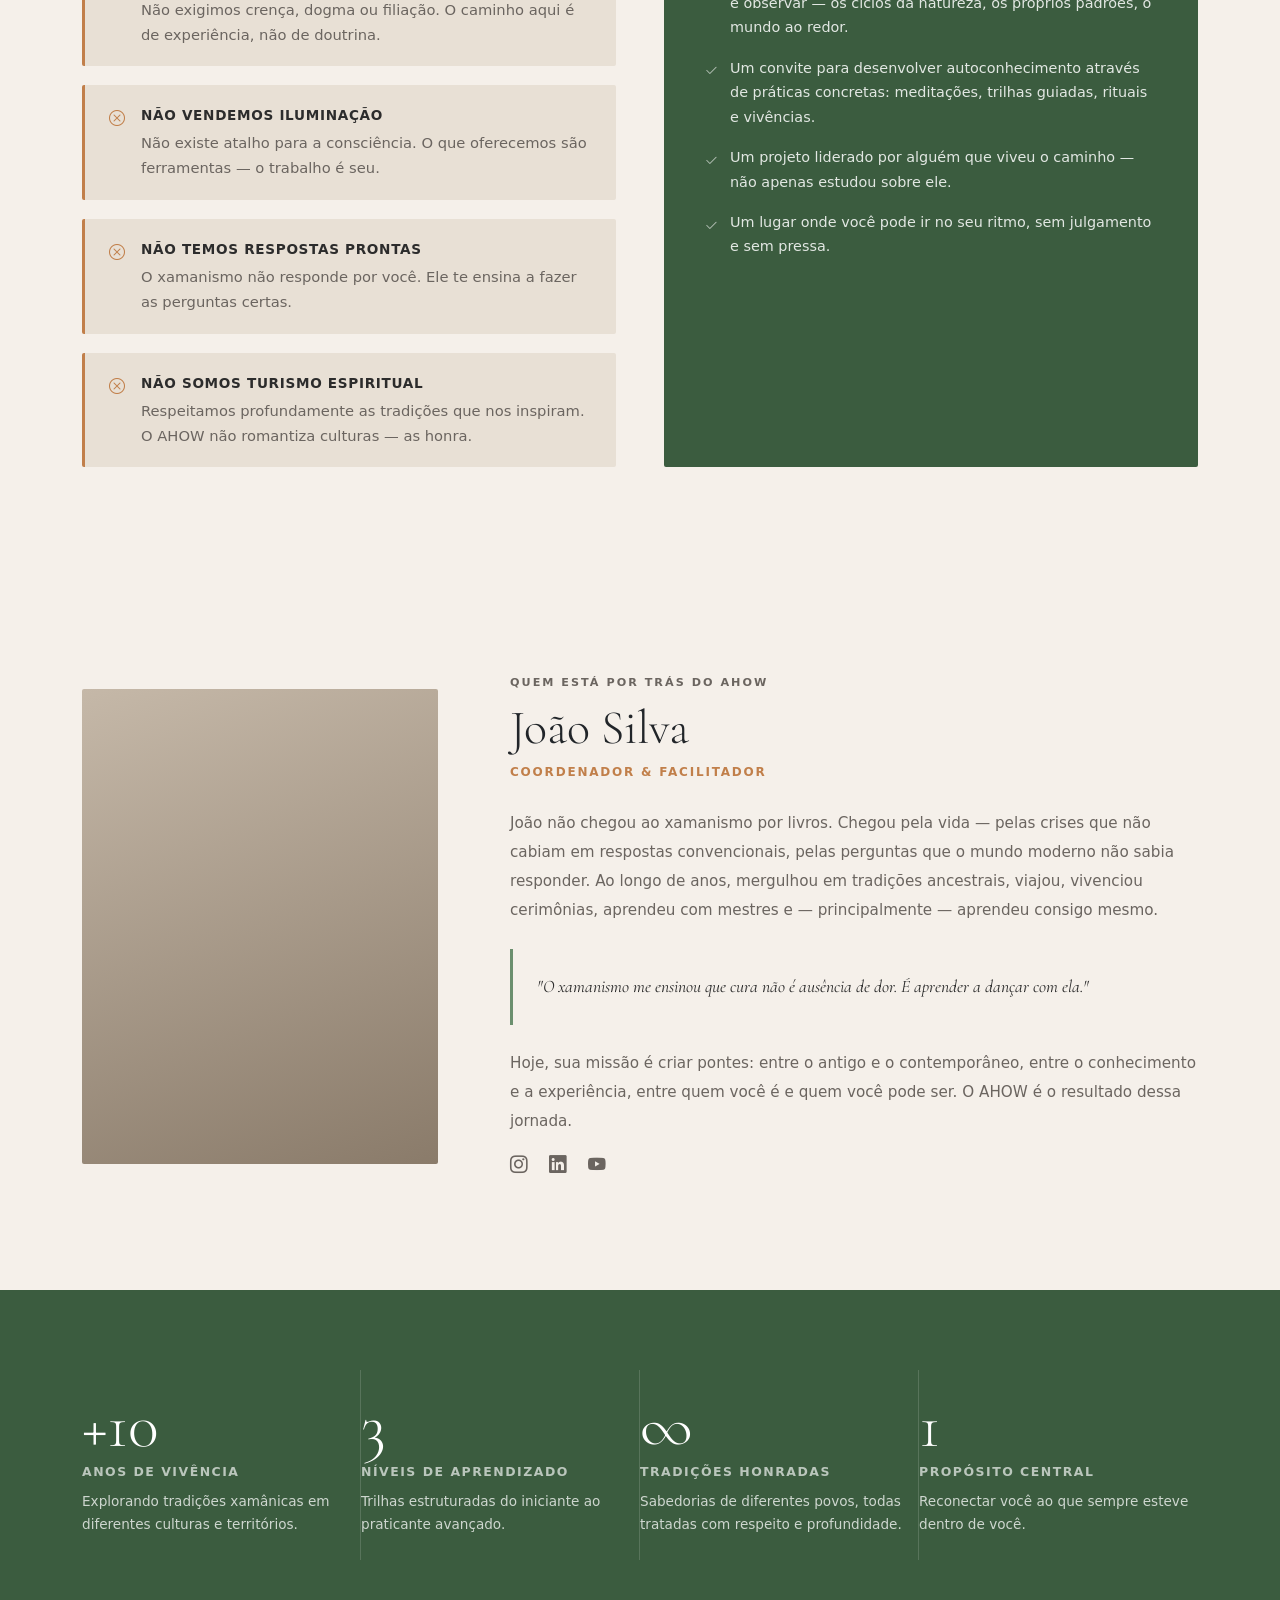
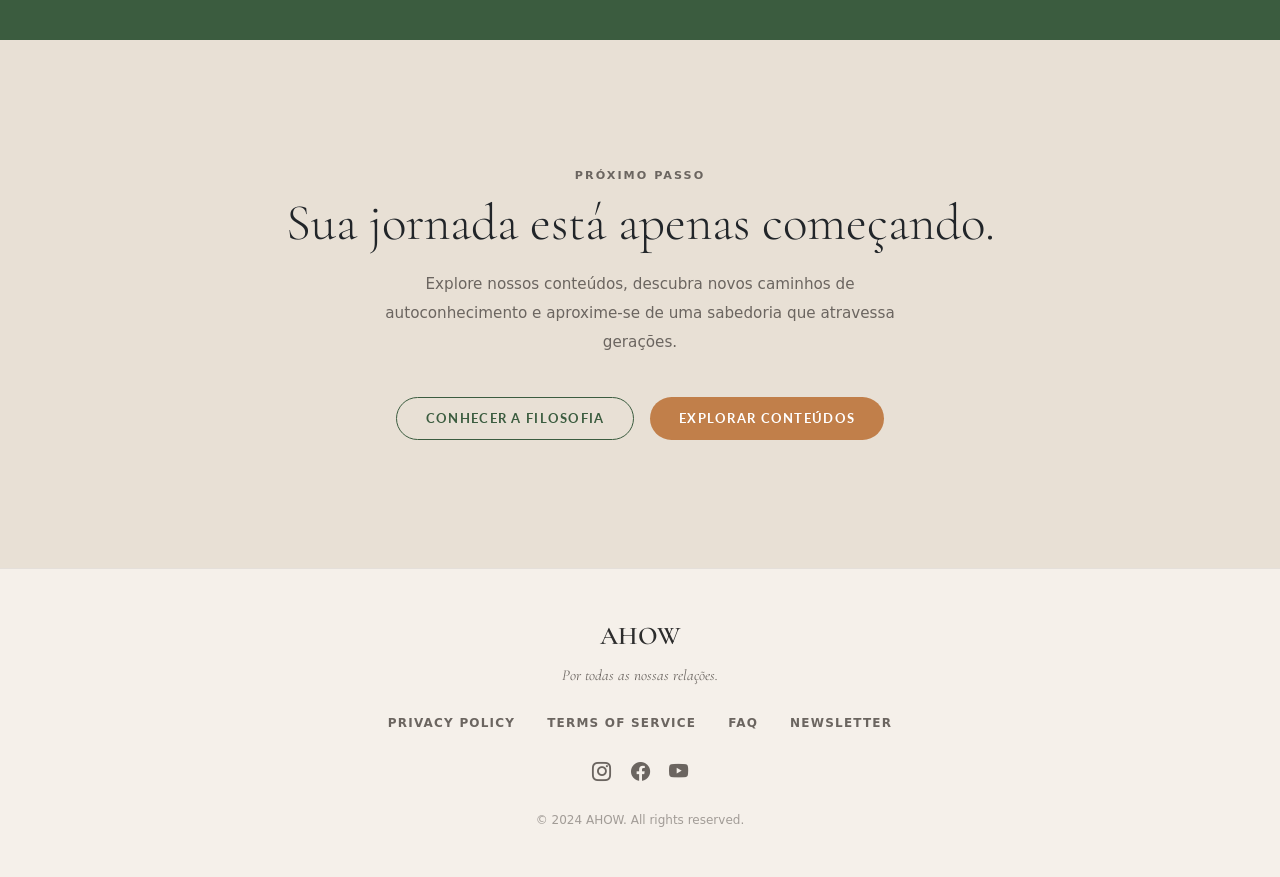
==== commit 420da6cb: "teste" ====
--- a/about.html
+++ b/about.html
@@ -13,7 +13,7 @@
       href="https://fonts.googleapis.com/css2?family=Cormorant+Garamond:ital,wght@0,300;0,400;0,600;1,300;1,400&family=Lato:wght@300;400;700&display=swap"
       rel="stylesheet"
     />
-
+    <h1>Teste GIT</h1>
     <!-- Bootstrap 5 -->
     <link
       href="https://cdn.jsdelivr.net/npm/bootstrap@5.3.3/dist/css/bootstrap.min.css"
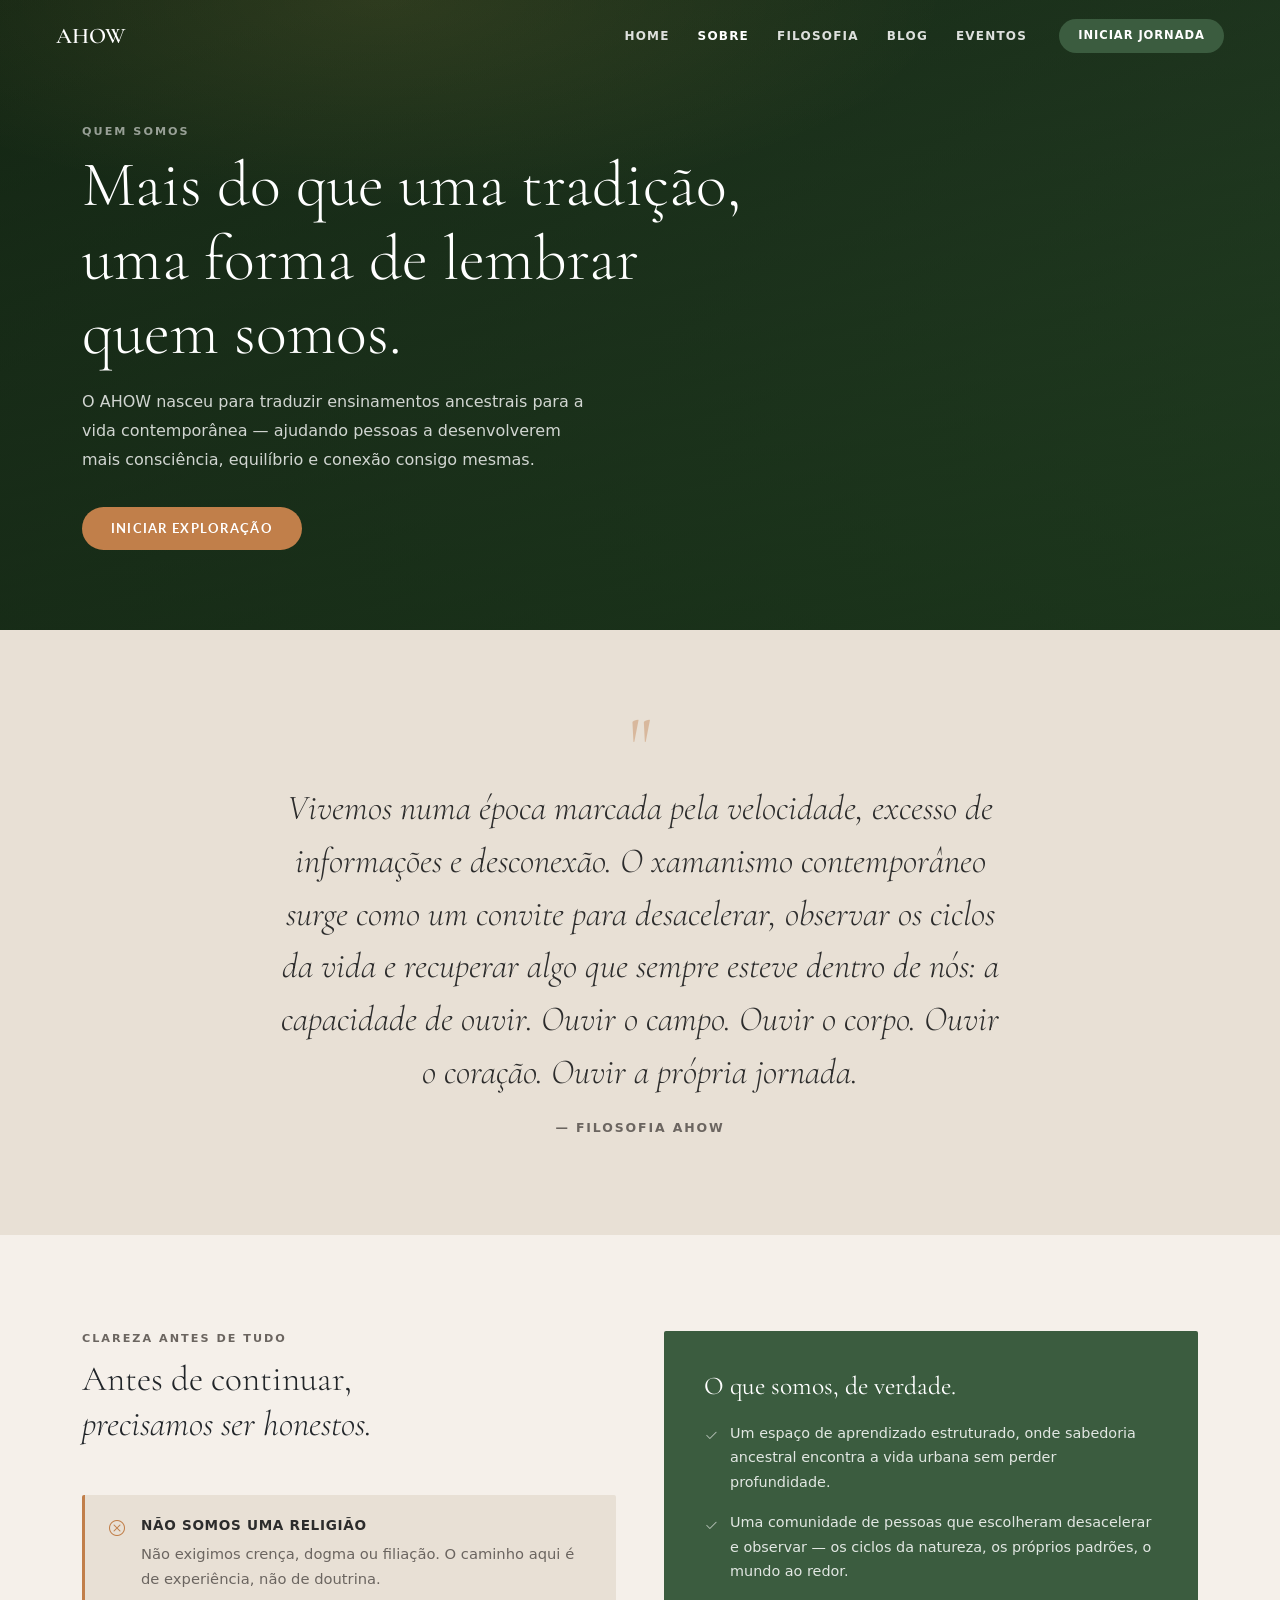
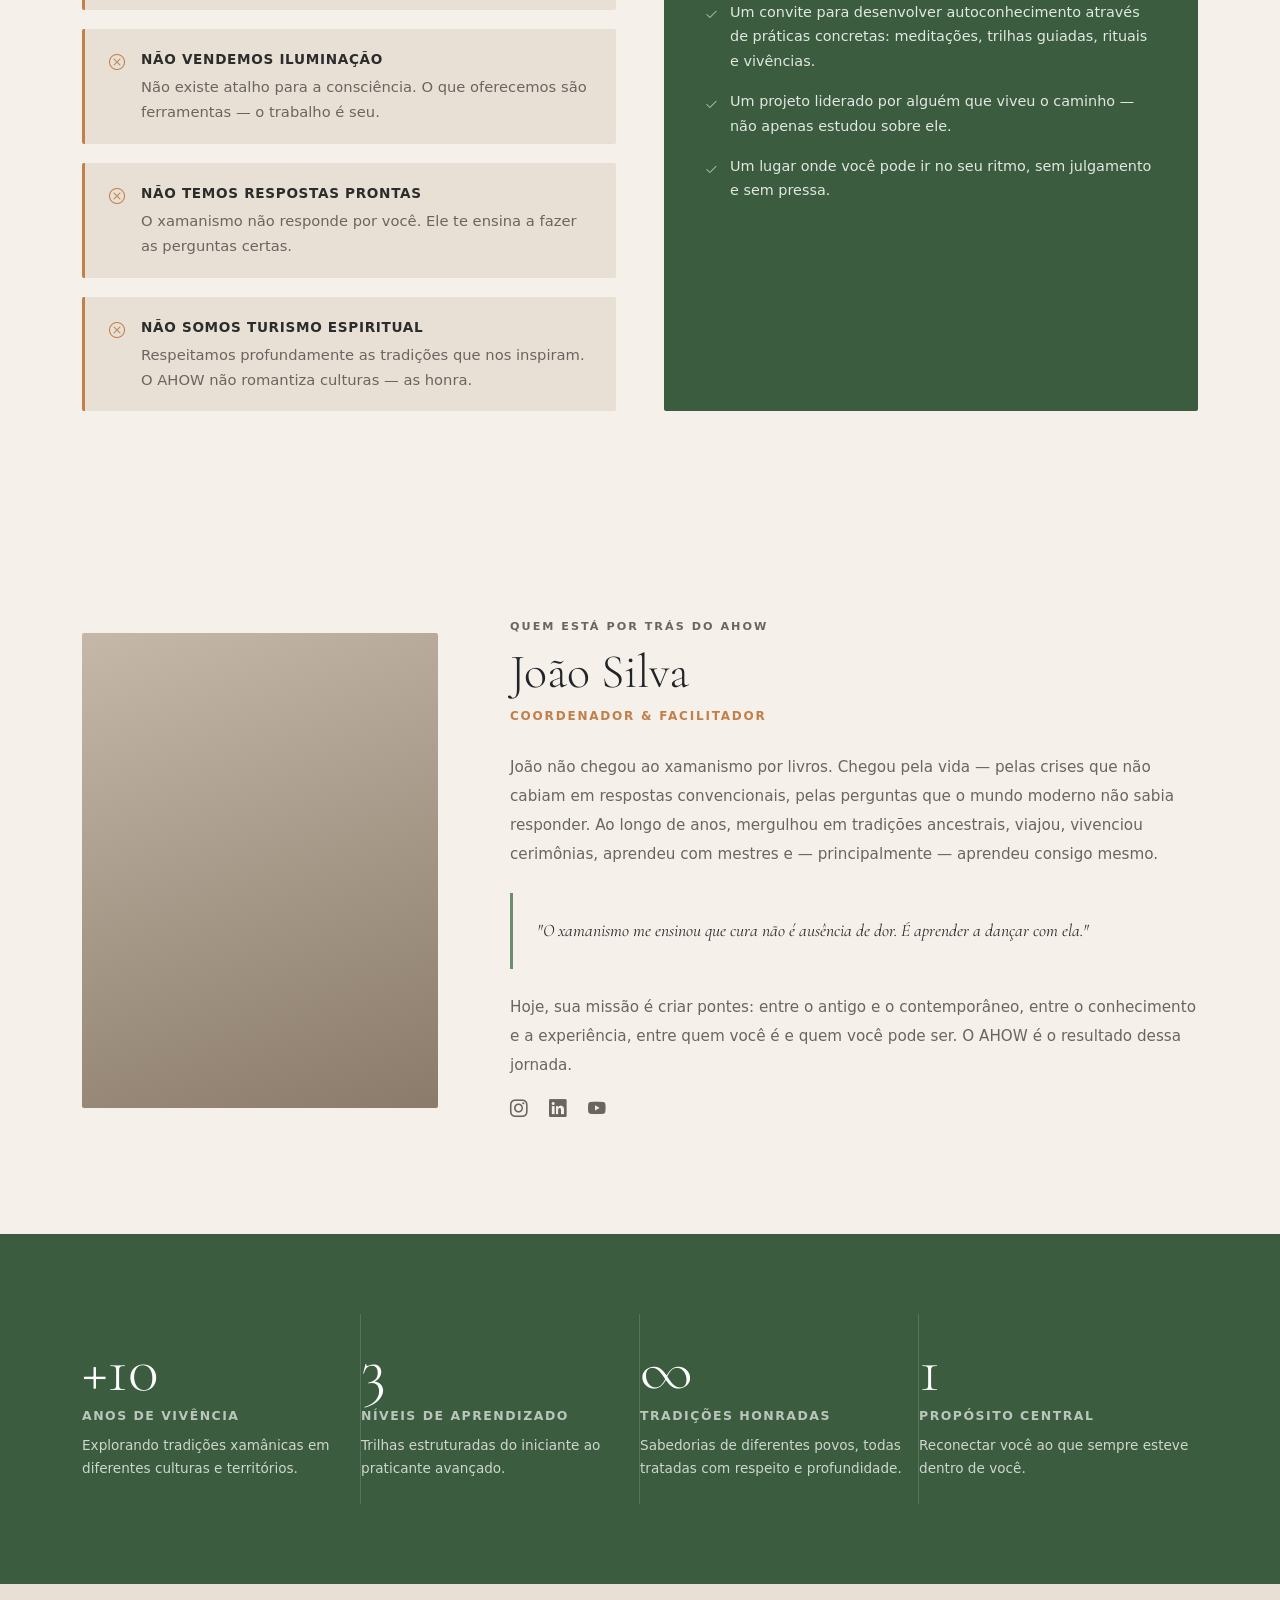
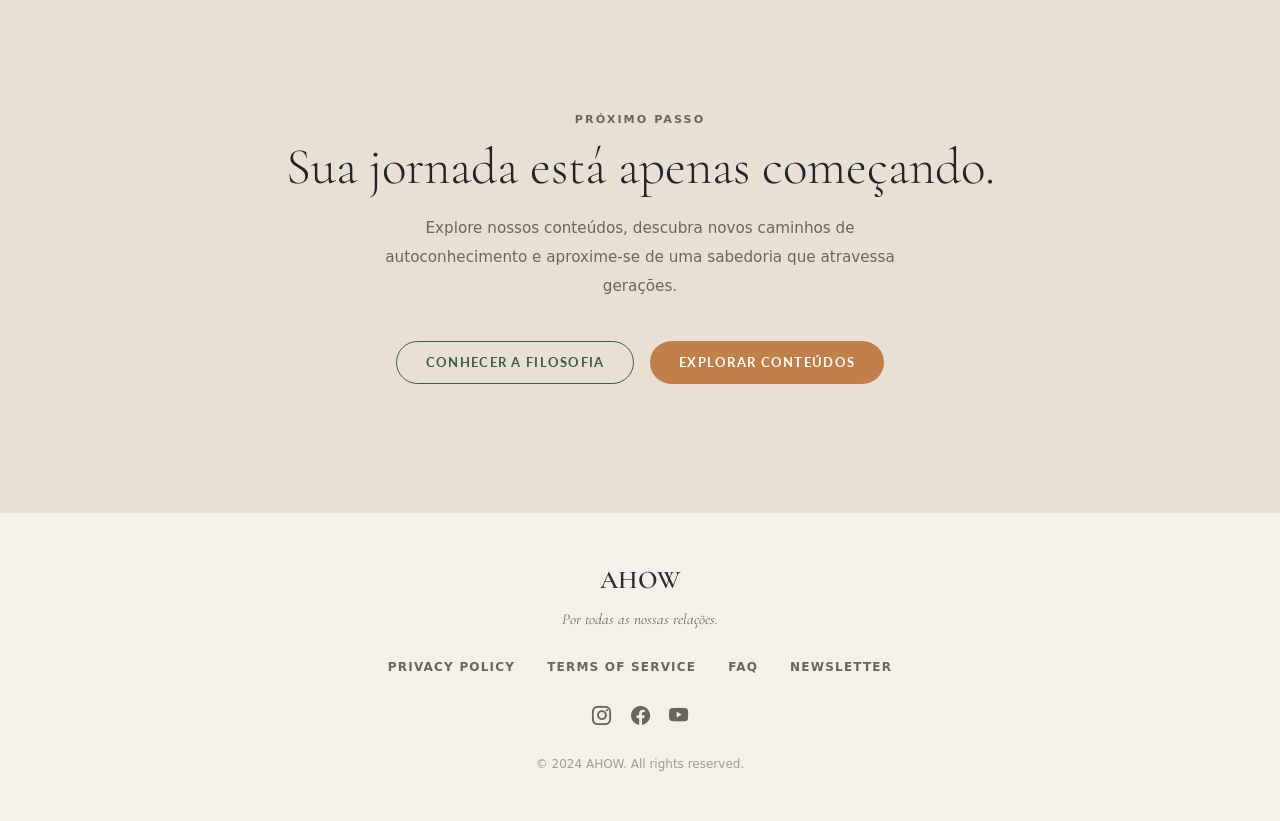
==== commit 5ecb9842: "titando teste" ====
--- a/about.html
+++ b/about.html
@@ -13,7 +13,7 @@
       href="https://fonts.googleapis.com/css2?family=Cormorant+Garamond:ital,wght@0,300;0,400;0,600;1,300;1,400&family=Lato:wght@300;400;700&display=swap"
       rel="stylesheet"
     />
-    <h1>Teste GIT</h1>
+
     <!-- Bootstrap 5 -->
     <link
       href="https://cdn.jsdelivr.net/npm/bootstrap@5.3.3/dist/css/bootstrap.min.css"
